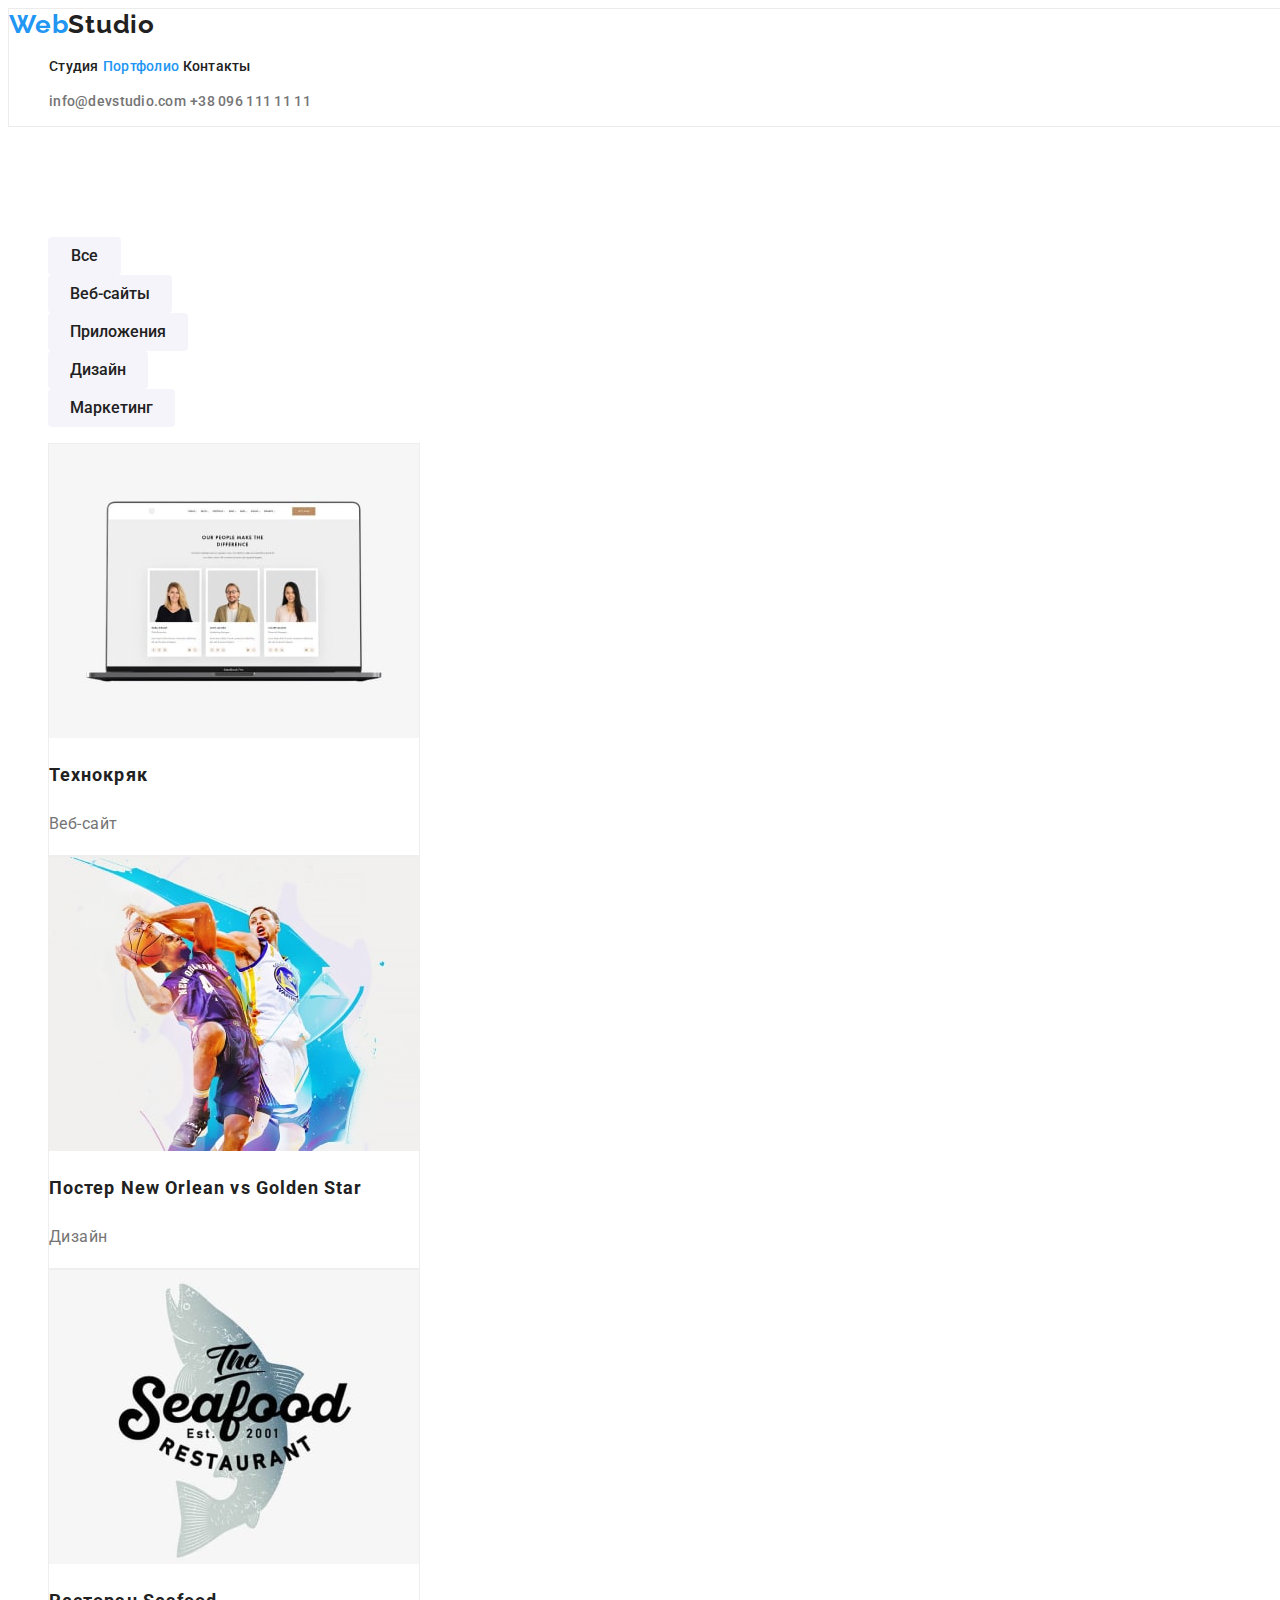
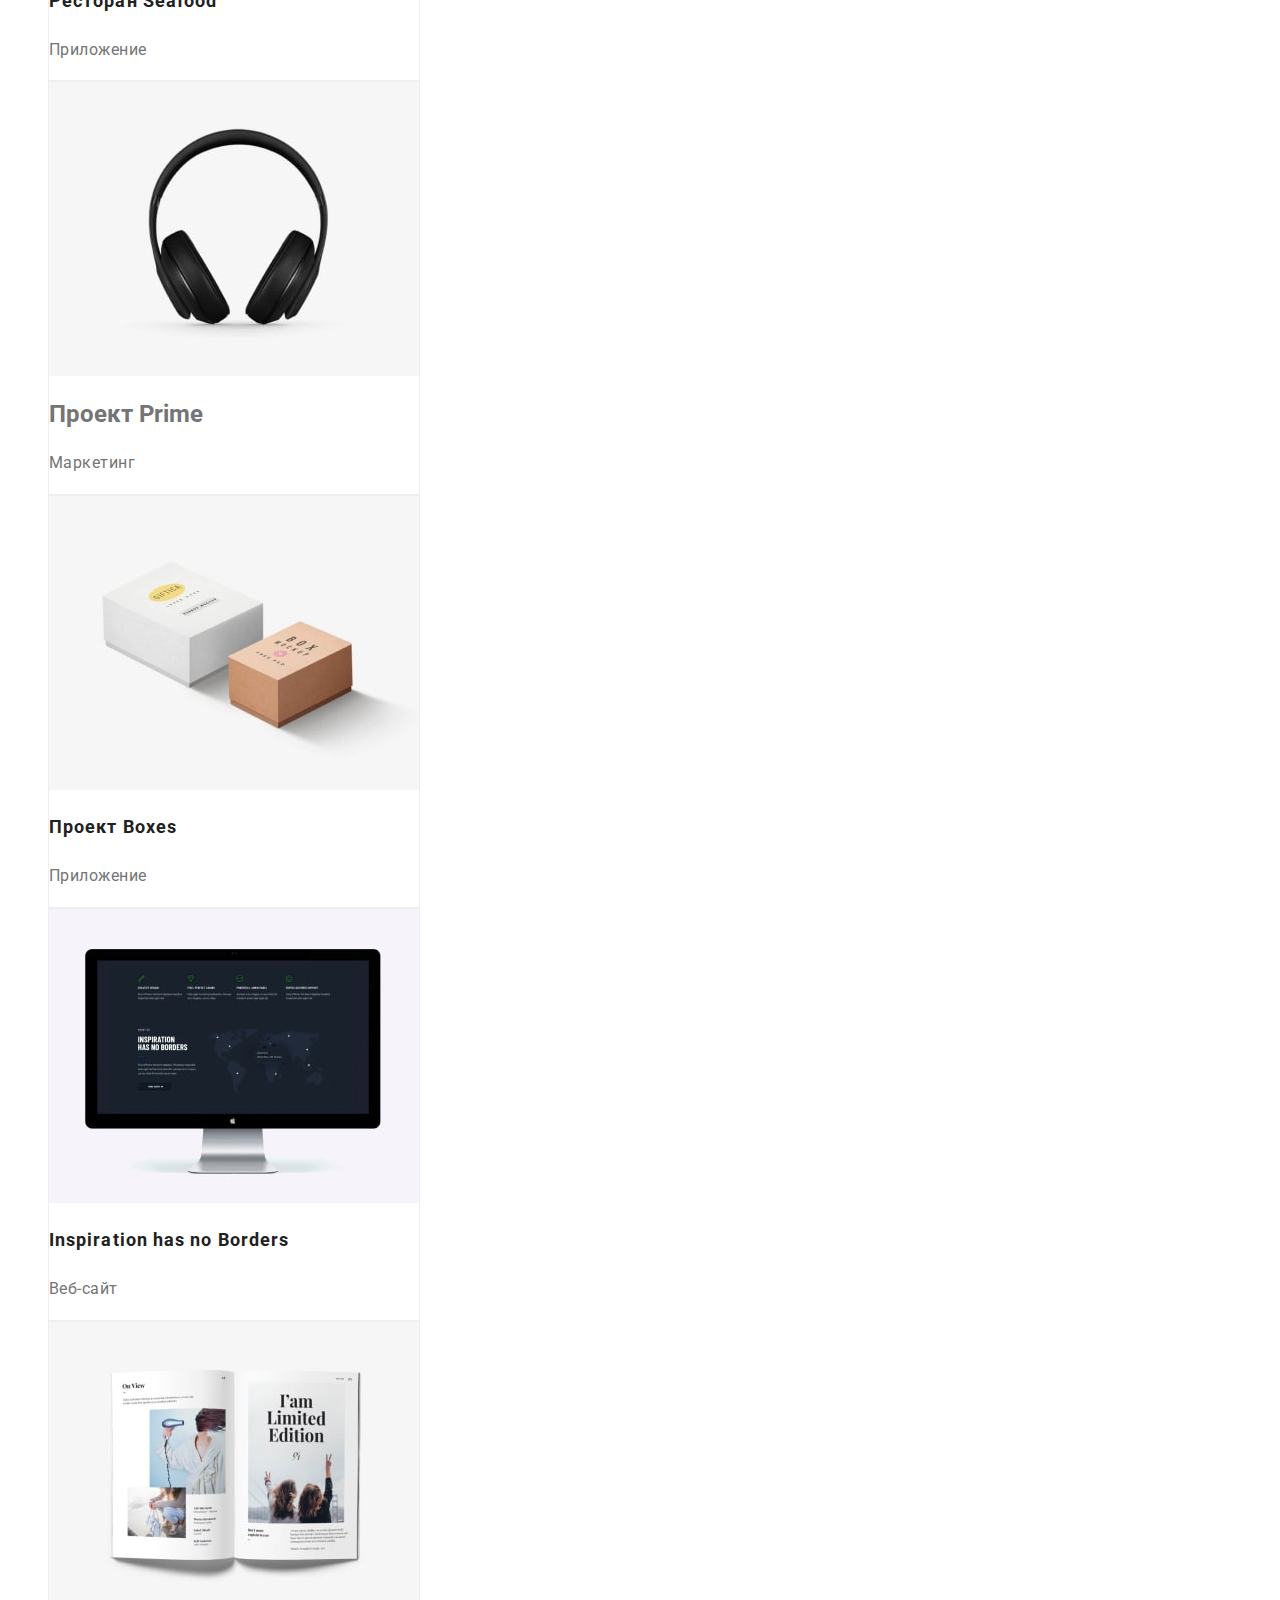
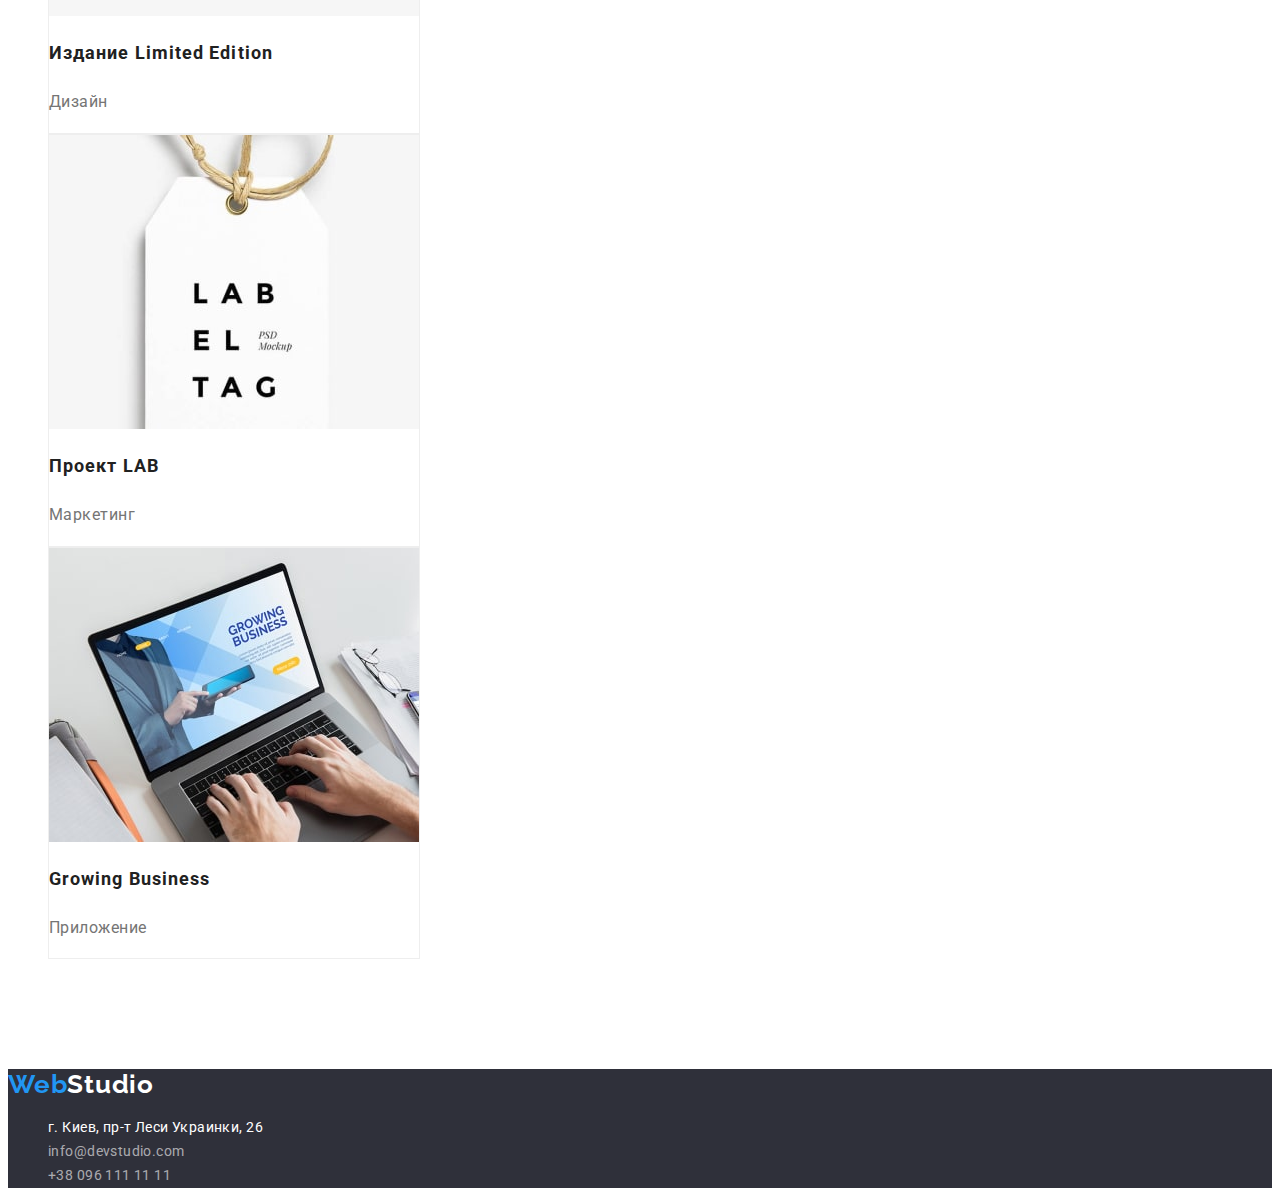
==== portfolio.html @ 83d604bd "clone repositori" ====
<!DOCTYPE html>
<html lang="ru">
    <head>
        <meta charset="UTF-8" />
        <meta http-equiv="X-UA-Compatible" content="IE=edge" />
        <meta name="viewport" content="width=device-width, initial-scale=1.0" />
        <link rel="preconnect" href="https://fonts.googleapis.com" />
        <link rel="preconnect" href="https://fonts.gstatic.com" crossorigin />
        <link
            href="https://fonts.googleapis.com/css2?family=Oleo+Script&family=Raleway:wght@700&family=Roboto:wght@400;500;700;900&display=swap"
            rel="stylesheet"
        />
        <link rel="stylesheet" href="./css/styles.css" />
        <title>Portfolio</title>
    </head>
    <body>
        <!--header-->
             <header class="header">
            <div class="container heder-div">
                <nav class="heder-nav">
                    <a href="./index.html" lang="en" class="logo">
                        Web<span class="accent">Studio</span>
                    </a>
                    <ul class="navigation-list list">
                        <li class="navigation-item">
                            <a href="./index.html" class="navigation-link link"> Студия</a>
                        </li>
                        <li class="navigation-item">
                            <a href="./portfolio.html" class="navigation-link link current">
                                Портфолио
                            </a>
                        </li>
                        <li class="navigation-item">
                            <a href="contact" class="navigation-link link">Контакты</a>
                        </li>
                    </ul>
                </nav>
                <ul class="contact-list list">
                    <li class="list-item">
                        <a href="mailto:info@devstudio.com" class="contact-link link"
                            >info@devstudio.com</a
                        >
                    </li>
                    <li class="list-item">
                        <a href="tel:+380961111111" class="contact-link link"
                            >+38 096 111 11 11</a
                        >
                    </li>
                </ul>
            </div>
        </header>
        <div class="under-line"></div>
        <!--main-->
        <main>
            <section class="section">
                <div class="container">
                    <h1 class="section-title visually-hidden">Портфолио</h1>
                    <ul class="filter-button list">
                        <li class="list-button-portfolio">
                            <button
                                type="button"
                                class="filter-button-portfolio"
                            >
                                Все
                            </button>
                        </li>
                        <li class="list-button-portfolio">
                            <button
                                type="button"
                                class="filter-button-portfolio"
                            >
                                Веб-сайты
                            </button>
                        </li>
                        <li class="list-button-portfolio">
                            <button
                                type="button"
                                class="filter-button-portfolio"
                            >
                                Приложения
                            </button>
                        </li>
                        <li class="list-button-portfolio">
                            <button
                                type="button"
                                class="filter-button-portfolio"
                            >
                                Дизайн
                            </button>
                        </li>
                        <li class="list-button-portfolio">
                            <button
                                type="button"
                                class="filter-button-portfolio"
                            >
                                Маркетинг
                            </button>
                        </li>
                    </ul>
        <!--Content-->
                    <ul class="content-list list">
                        <li class="content-item">
                            <img src="./img/tehnokryak.jpg" alt="Технокряк" />
                            <div class="content-item-div">
                            <h2 class="content-pre-titel">Технокряк</h2>
                            <p class="content-text">Веб-сайт</p>
                            </div>
                        </li>
                        <li class="content-item">
                            <img
                                src="./img/poster-new-orlean.jpg"
                                alt="Постер New Orlean vs Golden Star"
                            />
                            <div class="content-item-div">
                            <h2 class="content-pre-titel">Постер New Orlean vs Golden Star</h2>
                            <p class="content-text">Дизайн</p>
                            </div>
                        </li>
                        <li class="content-item">
                            <img
                                src="./img/seafood.jpg"
                                alt="Ресторан Seafood"
                            />
                            <div class="content-item-div">
                            <h2 class="content-pre-titel">Ресторан Seafood</h2>
                            <p class="content-text">Приложение</p>
                            </div>
                        </li>
                        <li class="content-item">
                            <img src="./img/prime.jpg" alt="Проект Prime" />
                            <div class="content-item-div">
                            <h2>Проект Prime</h2>
                            <p class="content-text">Маркетинг</p>
                            </div>
                        </li>
                        <li class="content-item">
                            <img src="./img/boxes.jpg" alt="Проект Boxes" />
                            <div class="content-item-div">
                            <h2 class="content-pre-titel">Проект Boxes</h2>
                            <p class="content-text">Приложение</p>
                            </div>
                        </li>
                        <li class="content-item">
                            <img
                                src="./img/inspiration.jpg"
                                alt="Inspiration has no Borders"
                            />
                            <div class="content-item-div">
                            <h2 class="content-pre-titel">Inspiration has no Borders</h2>
                            <p class="content-text">Веб-сайт</p>
                            </div>
                        </li>
                        <li class="content-item">
                            <img
                                src="./img/edition.jpg"
                                alt="Издание Limited Edition"
                            />
                            <div class="content-item-div">
                            <h2 class="content-pre-titel">Издание Limited Edition</h2>
                            <p class="content-text">Дизайн</p>
                            </div>
                        </li>
                        <li class="content-item">
                            <img src="./img/lab.jpg" alt="Проект LAB" />
                            <div class="content-item-div">
                            <h2 class="content-pre-titel">Проект LAB</h2>
                            <p class="content-text">Маркетинг</p>
                            </div>
                        </li>
                        <li class="content-item">
                            <img
                                src="./img/growing-business.jpg"
                                alt="Growing Business"
                            />
                            <div class="content-item-div">
                            <h2 class="content-pre-titel">Growing Business</h2>
                            <p class="content-text">Приложение</p>
                            </div>
                        </li>
                    </ul>
                </div>
            </section>
        </main>
        <!--footer-->
               <footer class="footer">
            <div class="container footer-div">
                <a href="./index.html" class="logo link">
                    Web<span class="footer-accent">Studio</span>
                </a>
                <address class="footer-address">
                    <ul class="footer-list list">
                        <li class="footer-item">
                            <a
                        href="https://www.google.com.ua/maps/place/%D0%B1%D1%83%D0%BB.+%D0%9B%D0%B5%D1%81%D0%B8+%D0%A3%D0%BA%D1%80%D0%B0%D0%B8%D0%BD%D0%BA%D0%B8,+26,+%D0%9A%D0%B8%D0%B5%D0%B2,+02000/@50.4265807,30.5361971,17z/data=!3m1!4b1!4m5!3m4!1s0x40d4cf0e033ecbe9:0x57a4dffefec77da0!8m2!3d50.4265807!4d30.5383858?hl=ru"
                        target="_blank"
                        rel="noopener noreferrer nofollow"
                        class="fotter-address-link link"
                    >
                        г. Киев, пр-т Леси Украинки, 26
                    </a>
                        </li>
                        <li class="footer-item">
                            <a
                                href="mailto:info@devstudio.com"
                                class="footer-link link"
                            >
                                info@devstudio.com
                            </a>
                        </li>
                        <li class="footer-item">
                            <a
                                href="tel:+380961111111"
                                class="footer-link link"
                            >
                                +38 096 111 11 11
                            </a>
                        </li>
                    </ul>
                </address>
            </div>
        </footer>
    </body>
</html>
---- css/styles.css ----
:root {
    --accent-color: #2196f3;
    --title-text-color: #212121;
    --primary-text-color: #757575;
    --primary-background-color: #ffffff;
    --secondary-background-color: #2f303a;
    --secondary-text-color: #ffffff;
    --button-color: #f5f4fa;
    --tertiary-background-color: #f5f4fa;
}
body {
    font-family: 'Roboto', sans-serif;
    color: var(--primary-text-color);
    background-color: var(--primary-background-color);
}
.list {
    list-style: none;
}

.link {
    text-decoration: none;
}
.section{
    padding: 94px 0px 94px 0px;
}
.visually-hidden {
    position: absolute;
    white-space: nowrap;
    width: 1px;
    height: 1px;
    overflow: hidden;
    border: 0;
    padding: 0;
    clip: rect(0 0 0 0);
    clip-path: inset(50%);
    margin: -1px;
}

/*----------------------Header---------------------*/
.header {
    width: 1600px;
    border: 1px solid #ececec;
}

/*-------------------Header logo--------------------*/

.logo {
    color: var(--accent-color);
    font-family: 'Raleway', sans-serif;
    font-weight: 700;
    font-size: 26px;
    line-height: 1.19;
    letter-spacing: 0.03em;
    text-decoration: none;
}
.accent {
    color: var(--title-text-color);
}
/*-------------------Header navigation--------------------*/
.navigation-item {
    display: inline;
}
.navigation-link {
    font-weight: 500;
    font-size: 14px;
    line-height: 1.14;
    letter-spacing: 0.02em;
    color: var(--title-text-color);
}

.navigation-link:hover,
.navigation-link:focus,
.current {
    color: var(--accent-color);
    cursor: pointer;
}
/*-------------------Heder contact--------------------*/
.list-item {
    display: inline;
}

.contact-link {
    font-weight: 500;
    font-size: 14px;
    line-height: 1.14;
    letter-spacing: 0.02em;
    color: var(--primary-text-color);
}
.contact-link:hover,
.contact-link:focus {
    color: var(--accent-color);
    cursor: pointer;
}
/*-------------------Hero--------------------*/

.hero-div{
    background-color: var(--secondary-background-color);
    
}
.hero-titel {
    font-weight: 900;
    font-size: 44px;
    line-height: 1.36;
    letter-spacing: 0.06em;
    text-transform: uppercase;
    color: var(--secondary-text-color);
    max-width: 697px;
    text-align: center;
}
.button {
    margin-bottom: 200px;

    display: inline-block;
    border-radius: 4px;
    padding: 10px 32px;
    min-width: 200px;
    height: 50px;

    color: var(--secondary-text-color);
    background-color: var(--accent-color);

    font-weight: 700;
    font-size: 16px;
    line-height: 1.88;
    text-decoration: none;

    cursor: pointer;
    letter-spacing: 0.06em;
    font-family: 'Roboto', sans-serif;
    align-items: center;
    text-align: center;
}
.button:hover,
.button:focus {
    background-color: #188ce8;
    box-shadow: 0px 4px 4px rgba(0, 0, 0, 0.15);
    border-radius: 4px;
}

/*-------------------feature--------------------*/

.feature-pre-title {
    font-weight: 700;
    font-size: 14px;
    line-height: 1.14;
    letter-spacing: 0.03em;
    text-transform: uppercase;
    color: var(--title-text-color);
}
.feature-text {
    font-size: 14px;
    line-height: 1.71;
    letter-spacing: 0.03em;
    color: var(--primary-text-color);
    max-width: 270px;
}

/*-------------What are we doing (study)------------*/

.study-title,
.team-title {
    font-weight: 700;
    font-size: 36px;
    line-height: 0.85;
    text-align: center;
    letter-spacing: 0.03em;
    color: var(--title-text-color);
}
.study-item {
    display: inline;
}

/*---------------------Our team (team)----------------------*/
.section-team {
    background-color: var(--tertiary-background-color);
    width: 1600px;
    left: 0px;
    top: 1449px;
}

.team-list {
    display: flex;
}
.team-item {
    width: 270px;
    background: var(--primary-background-color);
    box-shadow: 0px 1px 3px rgba(0, 0, 0, 0.12), 0px 1px 1px rgba(0, 0, 0, 0.14),
        0px 2px 1px rgba(0, 0, 0, 0.2);
    border-radius: 0px 0px 4px 4px;
}

.team-pre-title {
    font-weight: 500;
    font-size: 16px;
    line-height: 1.18;
    text-align: center;
    letter-spacing: 0.03em;
    color: var(--title-text-color);
}

.team-text {
    font-size: 16px;
    line-height: 1.18;
    text-align: center;
    letter-spacing: 0.03em;
    color: var(--primary-text-color);
}

/*-------------------Footer--------------------*/

.footer {
    background-color: var(--secondary-background-color);
}

/*-------------------Footer logo--------------------*/
.footer-accent {
    font-family: 'Raleway';
    font-style: normal;
    font-weight: 700;
    font-size: 26px;
    line-height: 1.19;
    letter-spacing: 0.03em;
    color: var(--secondary-text-color);
}
/*-------------------Footer navigation--------------------*/
.fotter-address-link {
    font-style: normal;
    font-size: 14px;
    line-height: 1.71;
    letter-spacing: 0.03em;
    color: var(--secondary-text-color);
}
.footer-link {
    font-style: normal;
    font-size: 14px;
    line-height: 1.71;
    letter-spacing: 0.03em;
    color: rgba(255, 255, 255, 0.6);
}
.footer-link:hover,
.footer-link:focus {
    color: var(--accent-color);
    cursor: pointer;
}
.fotter-address-link:hover,
.fotter-address-link:focus {
    color: var(--accent-color);
    cursor: pointer;
}

/*----------------- Portfolio-----------------------*/
/*-------------------- button-----------------------*/
.filter-button-portfolio {
    background-color: var(--button-color);
    color: var(--title-text-color);
    font-family: 'Roboto';
    font-weight: 500;
    font-size: 16px;
    line-height: 1.63;
    cursor: pointer;
    display: inline-block;
    border-radius: 4px;
    min-width: 73px;
    height: 38px;
    padding: 6px 22px;
    border: none;
}

.filter-button-portfolio:hover,
.filter-button-portfolio:focus {
    color: var(--secondary-text-color);
    background-color: var(--accent-color);
}

/*--------------------Content----------------------*/
.content-item{
    width: 370px;
    background: var(--primary-background-color);
    border: 1px solid #EEEEEE;
}
.content-pre-titel {
    font-weight: 700;
    font-size: 18px;
    line-height: 2;
    letter-spacing: 0.06em;
    color: var(--title-text-color);
}
.content-text {
    font-size: 16px;
    line-height: 1.87;
    letter-spacing: 0.03em;
    color: var(--primary-text-color);
}
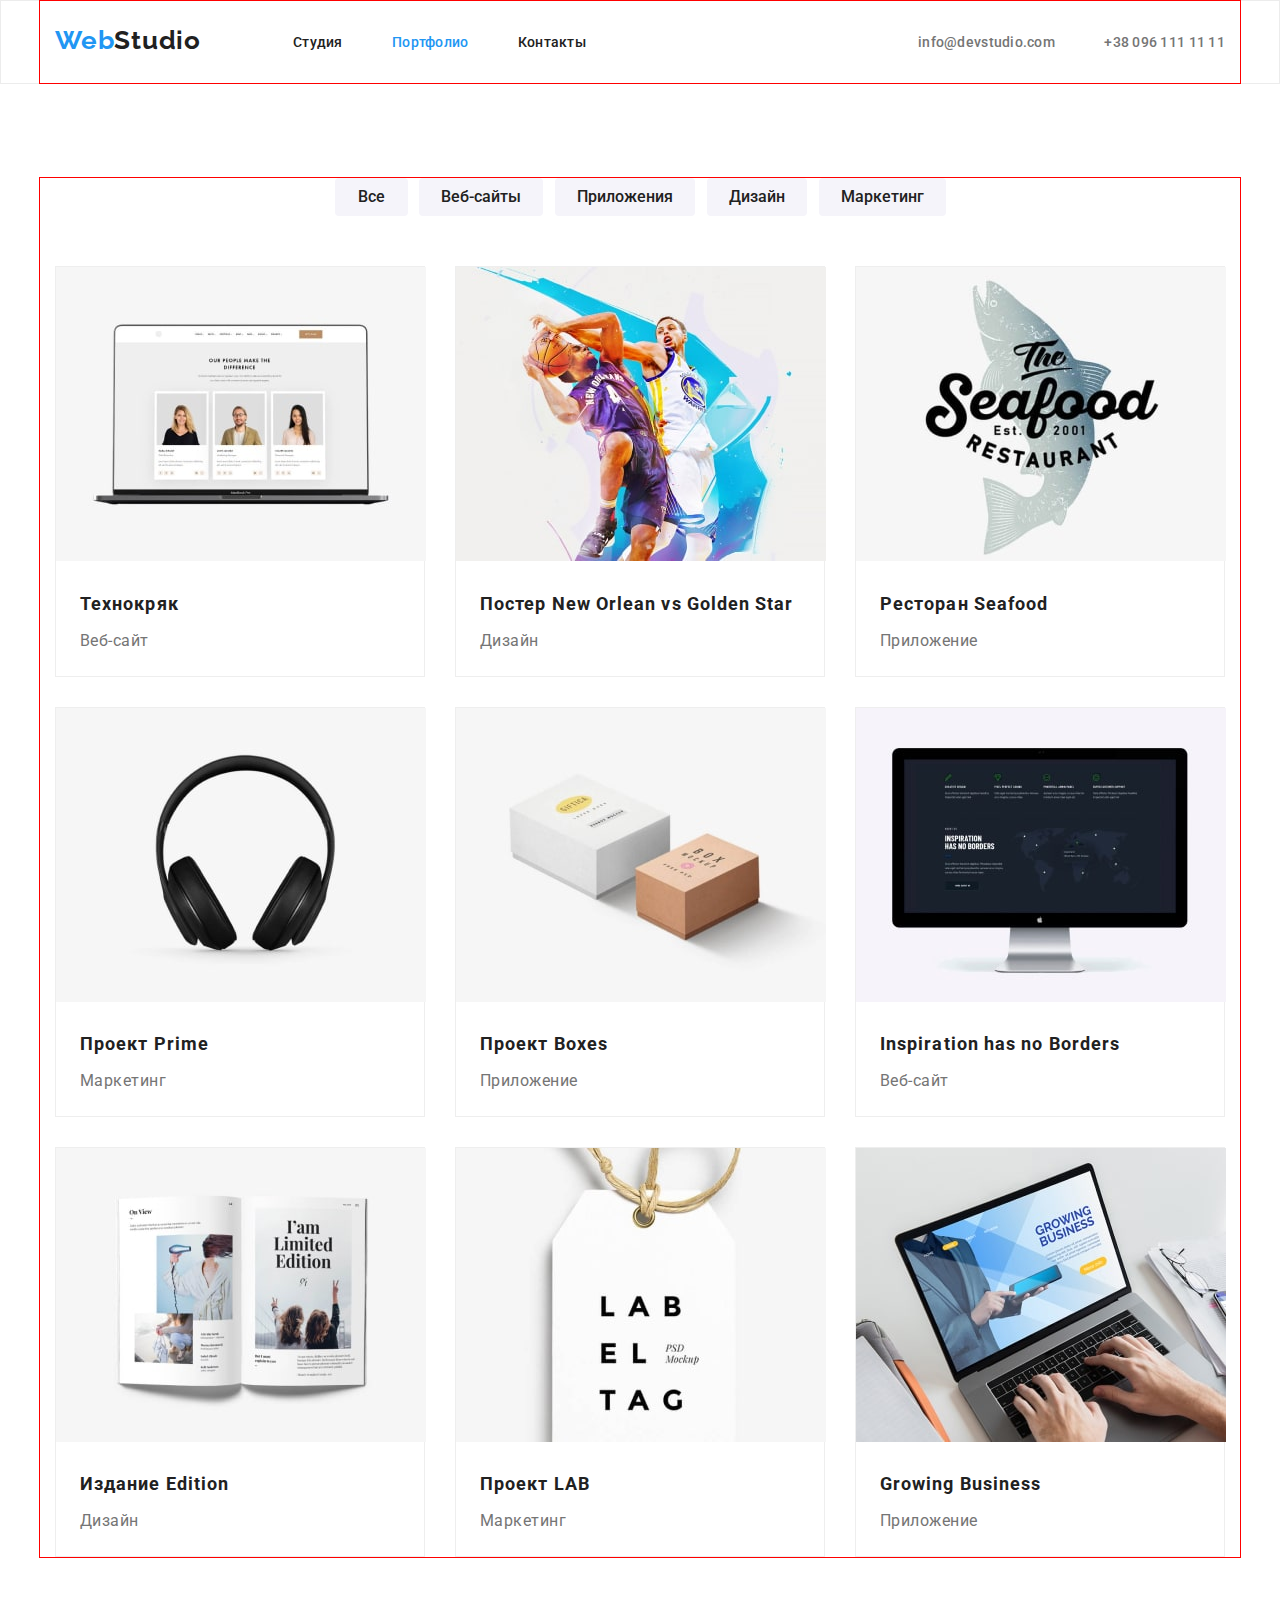
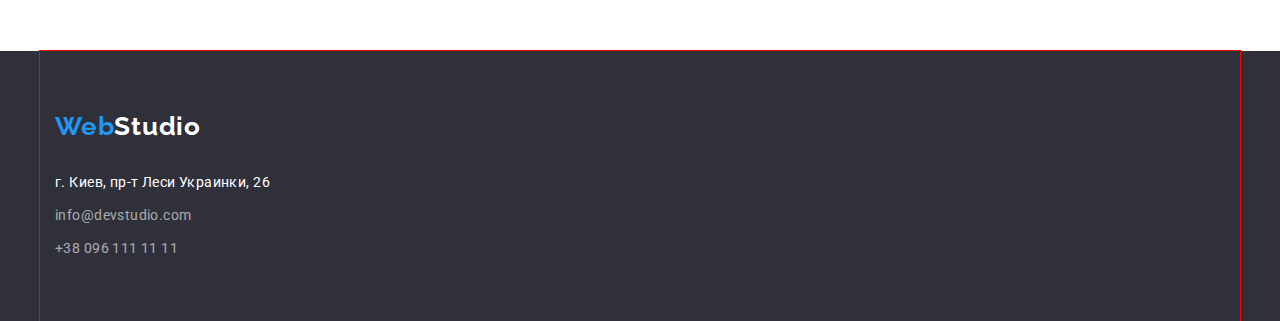
==== commit defaf1f3: "css style" ====
--- a/portfolio.html
+++ b/portfolio.html
@@ -10,34 +10,46 @@
             href="https://fonts.googleapis.com/css2?family=Oleo+Script&family=Raleway:wght@700&family=Roboto:wght@400;500;700;900&display=swap"
             rel="stylesheet"
         />
+        <link rel="stylesheet" href="./css/modern-normalize.css" />
+        <link rel="stylesheet" href="./css/reset.css" />
         <link rel="stylesheet" href="./css/styles.css" />
         <title>Portfolio</title>
     </head>
     <body>
         <!--header-->
-             <header class="header">
-            <div class="container heder-div">
+        <header class="header">
+            <div class="heder-div container">
                 <nav class="heder-nav">
                     <a href="./index.html" lang="en" class="logo">
                         Web<span class="accent">Studio</span>
                     </a>
-                    <ul class="navigation-list list">
-                        <li class="navigation-item">
-                            <a href="./index.html" class="navigation-link link"> Студия</a>
-                        </li>
-                        <li class="navigation-item">
-                            <a href="./portfolio.html" class="navigation-link link current">
-                                Портфолио
-                            </a>
-                        </li>
-                        <li class="navigation-item">
-                            <a href="contact" class="navigation-link link">Контакты</a>
-                        </li>
-                    </ul>
                 </nav>
+                <ul class="navigation-list list">
+                    <li class="navigation-item">
+                        <a href="./index.html" class="navigation-link link">
+                            Студия</a
+                        >
+                    </li>
+                    <li class="navigation-item">
+                        <a
+                            href="./portfolio.html"
+                            class="navigation-link link current"
+                        >
+                            Портфолио
+                        </a>
+                    </li>
+                    <li class="navigation-item">
+                        <a href="contact" class="navigation-link link"
+                            >Контакты</a
+                        >
+                    </li>
+                </ul>
+
                 <ul class="contact-list list">
                     <li class="list-item">
-                        <a href="mailto:info@devstudio.com" class="contact-link link"
+                        <a
+                            href="mailto:info@devstudio.com"
+                            class="contact-link link"
                             >info@devstudio.com</a
                         >
                     </li>
@@ -49,8 +61,7 @@
                 </ul>
             </div>
         </header>
-        <div class="under-line"></div>
-        <!--main-->
+          <!--main-->
         <main>
             <section class="section">
                 <div class="container">
@@ -97,13 +108,13 @@
                             </button>
                         </li>
                     </ul>
-        <!--Content-->
+                    <!--Content-->
                     <ul class="content-list list">
                         <li class="content-item">
                             <img src="./img/tehnokryak.jpg" alt="Технокряк" />
                             <div class="content-item-div">
-                            <h2 class="content-pre-titel">Технокряк</h2>
-                            <p class="content-text">Веб-сайт</p>
+                                <h2 class="content-pre-titel">Технокряк</h2>
+                                <p class="content-text">Веб-сайт</p>
                             </div>
                         </li>
                         <li class="content-item">
@@ -112,8 +123,10 @@
                                 alt="Постер New Orlean vs Golden Star"
                             />
                             <div class="content-item-div">
-                            <h2 class="content-pre-titel">Постер New Orlean vs Golden Star</h2>
-                            <p class="content-text">Дизайн</p>
+                                <h2 class="content-pre-titel">
+                                    Постер <span lang="en"> New Orlean vs Golden Star</span>
+                                </h2>
+                                <p class="content-text">Дизайн</p>
                             </div>
                         </li>
                         <li class="content-item">
@@ -122,22 +135,24 @@
                                 alt="Ресторан Seafood"
                             />
                             <div class="content-item-div">
-                            <h2 class="content-pre-titel">Ресторан Seafood</h2>
-                            <p class="content-text">Приложение</p>
+                                <h2 class="content-pre-titel">
+                                    Ресторан <span lang="en">Seafood</span>
+                                </h2>
+                                <p class="content-text">Приложение</p>
                             </div>
                         </li>
                         <li class="content-item">
                             <img src="./img/prime.jpg" alt="Проект Prime" />
                             <div class="content-item-div">
-                            <h2>Проект Prime</h2>
-                            <p class="content-text">Маркетинг</p>
+                                <h2 class="content-pre-titel"> Проект <span lang="en">Prime</span></h2>
+                                <p class="content-text">Маркетинг</p>
                             </div>
                         </li>
                         <li class="content-item">
                             <img src="./img/boxes.jpg" alt="Проект Boxes" />
                             <div class="content-item-div">
-                            <h2 class="content-pre-titel">Проект Boxes</h2>
-                            <p class="content-text">Приложение</p>
+                                <h2 class="content-pre-titel">Проект <span lang="en">Boxes</span></h2>
+                                <p class="content-text">Приложение</p>
                             </div>
                         </li>
                         <li class="content-item">
@@ -146,8 +161,10 @@
                                 alt="Inspiration has no Borders"
                             />
                             <div class="content-item-div">
-                            <h2 class="content-pre-titel">Inspiration has no Borders</h2>
-                            <p class="content-text">Веб-сайт</p>
+                                <h2 lang="en" class="content-pre-titel">
+                                    Inspiration has no Borders
+                                </h2>
+                                <p class="content-text">Веб-сайт</p>
                             </div>
                         </li>
                         <li class="content-item">
@@ -156,15 +173,17 @@
                                 alt="Издание Limited Edition"
                             />
                             <div class="content-item-div">
-                            <h2 class="content-pre-titel">Издание Limited Edition</h2>
-                            <p class="content-text">Дизайн</p>
+                                <h2 class="content-pre-titel">
+                                    Издание <span lang="en">Edition</span>
+                                </h2>
+                                <p class="content-text">Дизайн</p>
                             </div>
                         </li>
                         <li class="content-item">
                             <img src="./img/lab.jpg" alt="Проект LAB" />
                             <div class="content-item-div">
-                            <h2 class="content-pre-titel">Проект LAB</h2>
-                            <p class="content-text">Маркетинг</p>
+                                <h2 class="content-pre-titel">Проект <span lang="en">LAB</span></h2>
+                                <p class="content-text">Маркетинг</p>
                             </div>
                         </li>
                         <li class="content-item">
@@ -173,8 +192,10 @@
                                 alt="Growing Business"
                             />
                             <div class="content-item-div">
-                            <h2 class="content-pre-titel">Growing Business</h2>
-                            <p class="content-text">Приложение</p>
+                                <h2 lang="en" class="content-pre-titel">
+                                    Growing Business
+                                </h2>
+                                <p class="content-text">Приложение</p>
                             </div>
                         </li>
                     </ul>
@@ -182,22 +203,22 @@
             </section>
         </main>
         <!--footer-->
-               <footer class="footer">
-            <div class="container footer-div">
-                <a href="./index.html" class="logo link">
+        <footer class="footer">
+            <div class="footer-div container">
+                <a href="./index.html" class="footer-logo link">
                     Web<span class="footer-accent">Studio</span>
                 </a>
                 <address class="footer-address">
                     <ul class="footer-list list">
                         <li class="footer-item">
                             <a
-                        href="https://www.google.com.ua/maps/place/%D0%B1%D1%83%D0%BB.+%D0%9B%D0%B5%D1%81%D0%B8+%D0%A3%D0%BA%D1%80%D0%B0%D0%B8%D0%BD%D0%BA%D0%B8,+26,+%D0%9A%D0%B8%D0%B5%D0%B2,+02000/@50.4265807,30.5361971,17z/data=!3m1!4b1!4m5!3m4!1s0x40d4cf0e033ecbe9:0x57a4dffefec77da0!8m2!3d50.4265807!4d30.5383858?hl=ru"
-                        target="_blank"
-                        rel="noopener noreferrer nofollow"
-                        class="fotter-address-link link"
-                    >
-                        г. Киев, пр-т Леси Украинки, 26
-                    </a>
+                                href="https://www.google.com.ua/maps/place/%D0%B1%D1%83%D0%BB.+%D0%9B%D0%B5%D1%81%D0%B8+%D0%A3%D0%BA%D1%80%D0%B0%D0%B8%D0%BD%D0%BA%D0%B8,+26,+%D0%9A%D0%B8%D0%B5%D0%B2,+02000/@50.4265807,30.5361971,17z/data=!3m1!4b1!4m5!3m4!1s0x40d4cf0e033ecbe9:0x57a4dffefec77da0!8m2!3d50.4265807!4d30.5383858?hl=ru"
+                                target="_blank"
+                                rel="noopener noreferrer nofollow"
+                                class="fotter-address-link link"
+                            >
+                                г. Киев, пр-т Леси Украинки, 26
+                            </a>
                         </li>
                         <li class="footer-item">
                             <a
--- a/css/styles.css
+++ b/css/styles.css
@@ -22,6 +22,7 @@
 }
 .section{
     padding: 94px 0px 94px 0px;
+    max-width: 1600px;
 }
 .visually-hidden {
     position: absolute;
@@ -35,11 +36,27 @@
     clip-path: inset(50%);
     margin: -1px;
 }
+.container{
+    width: 1200px;
+    margin: 0px auto;
+    padding-right: 15px;
+    padding-left: 15px;
+    outline: 1px solid red;
+}
 
 /*----------------------Header---------------------*/
 .header {
-    width: 1600px;
     border: 1px solid #ececec;
+    max-width: 1600px;
+}
+.heder-div{
+    display: flex;
+}
+.heder-nav{
+    width: 145px;
+    margin-right: 93px;
+    margin-top: 24px;
+    margin-bottom: 25px;
 }
 
 /*-------------------Header logo--------------------*/
@@ -57,8 +74,13 @@
     color: var(--title-text-color);
 }
 /*-------------------Header navigation--------------------*/
-.navigation-item {
-    display: inline;
+.navigation-list {
+    width: 293px;
+    display: flex;
+    justify-content: space-between;
+    margin-top: 32px;
+    margin-bottom: 32px;
+    margin-right: 332px;
 }
 .navigation-link {
     font-weight: 500;
@@ -75,10 +97,14 @@
     cursor: pointer;
 }
 /*-------------------Heder contact--------------------*/
-.list-item {
-    display: inline;
-}
-
+.contact-list{
+    width: 307px;
+    display: flex;
+    justify-content: space-between;
+    margin-top: 32px;
+    margin-bottom: 32px;
+    
+}
 .contact-link {
     font-weight: 500;
     font-size: 14px;
@@ -93,9 +119,11 @@
 }
 /*-------------------Hero--------------------*/
 
-.hero-div{
+.hero{
     background-color: var(--secondary-background-color);
-    
+    display: flex;
+    flex-direction: column;
+    justify-content:center;
 }
 .hero-titel {
     font-weight: 900;
@@ -104,13 +132,19 @@
     letter-spacing: 0.06em;
     text-transform: uppercase;
     color: var(--secondary-text-color);
-    max-width: 697px;
+    max-width: 696px;
     text-align: center;
+    margin-left: auto;
+    margin-right: auto;
+    margin-bottom: 30px;
+    padding-top: 200px;
 }
 .button {
+    margin-left: auto;
+    margin-right: auto;
     margin-bottom: 200px;
-
-    display: inline-block;
+    
+    display: block;
     border-radius: 4px;
     padding: 10px 32px;
     min-width: 200px;
@@ -138,7 +172,17 @@
 }
 
 /*-------------------feature--------------------*/
-
+.feature-div{
+    display: flex;
+    flex-direction: column;
+}
+.feature-list{
+    display: flex;
+    justify-content: space-between;
+}
+.feature-item{
+    max-width: 270px;
+}
 .feature-pre-title {
     font-weight: 700;
     font-size: 14px;
@@ -146,16 +190,28 @@
     letter-spacing: 0.03em;
     text-transform: uppercase;
     color: var(--title-text-color);
+    margin-bottom: 10px;
 }
 .feature-text {
     font-size: 14px;
     line-height: 1.71;
     letter-spacing: 0.03em;
     color: var(--primary-text-color);
-    max-width: 270px;
 }
 
 /*-------------What are we doing (study)------------*/
+.study{
+  padding-top: 0px;
+}
+.study-div{
+    display: flex;
+    flex-direction: column;
+}
+.study-list{
+    display: flex;
+    justify-content: space-between;
+}
+
 
 .study-title,
 .team-title {
@@ -165,21 +221,24 @@
     text-align: center;
     letter-spacing: 0.03em;
     color: var(--title-text-color);
+    margin-bottom: 50px;
 }
 .study-item {
     display: inline;
 }
 
 /*---------------------Our team (team)----------------------*/
-.section-team {
+.team {
     background-color: var(--tertiary-background-color);
-    width: 1600px;
-    left: 0px;
-    top: 1449px;
+}
+.study-div{
+    display: flex;
+    flex-direction: column;
 }
 
 .team-list {
     display: flex;
+    justify-content: space-between;
 }
 .team-item {
     width: 270px;
@@ -196,6 +255,8 @@
     text-align: center;
     letter-spacing: 0.03em;
     color: var(--title-text-color);
+    margin-top: 30px;
+    margin-bottom: 10px;
 }
 
 .team-text {
@@ -204,15 +265,45 @@
     text-align: center;
     letter-spacing: 0.03em;
     color: var(--primary-text-color);
+    padding-bottom: 30px;
 }
 
 /*-------------------Footer--------------------*/
 
 .footer {
     background-color: var(--secondary-background-color);
+    max-width: 1600px;
+    padding-top: 0px;
+}
+.footer-div{
+    display: flex;
+    flex-direction: column;
 }
 
 /*-------------------Footer logo--------------------*/
+  .footer-logo{
+    color: var(--accent-color);
+    font-family: 'Raleway', sans-serif;
+    font-weight: 700;
+    font-size: 26px;
+    line-height: 1.19;
+    letter-spacing: 0.03em;
+    text-decoration: none;
+    padding-top: 60px;
+    margin-bottom: 20px;
+}
+
+.footer-list{
+    display: flex;
+    flex-direction: column;
+}
+.footer-item{
+    margin-top: 9px;
+}
+
+.footer-address{
+    padding-bottom: 60px;
+}
 .footer-accent {
     font-family: 'Raleway';
     font-style: normal;
@@ -250,6 +341,15 @@
 
 /*----------------- Portfolio-----------------------*/
 /*-------------------- button-----------------------*/
+.filter-button{
+    max-width: 611px;
+    display: flex;
+    justify-content:space-between;
+    margin-left: auto;
+    margin-right: auto;
+    margin-bottom: 50px;
+
+}
 .filter-button-portfolio {
     background-color: var(--button-color);
     color: var(--title-text-color);
@@ -273,6 +373,11 @@
 }
 
 /*--------------------Content----------------------*/
+.content-list{
+    display: flex;
+    flex-wrap: wrap;
+    gap: 30px;
+}
 .content-item{
     width: 370px;
     background: var(--primary-background-color);
@@ -284,10 +389,15 @@
     line-height: 2;
     letter-spacing: 0.06em;
     color: var(--title-text-color);
+    padding-top: 20px;
+    padding-left: 24px;
+    margin-bottom: 4px;
 }
 .content-text {
     font-size: 16px;
     line-height: 1.87;
     letter-spacing: 0.03em;
     color: var(--primary-text-color);
-}
+    padding-bottom: 20px;
+    padding-left: 24px;
+}
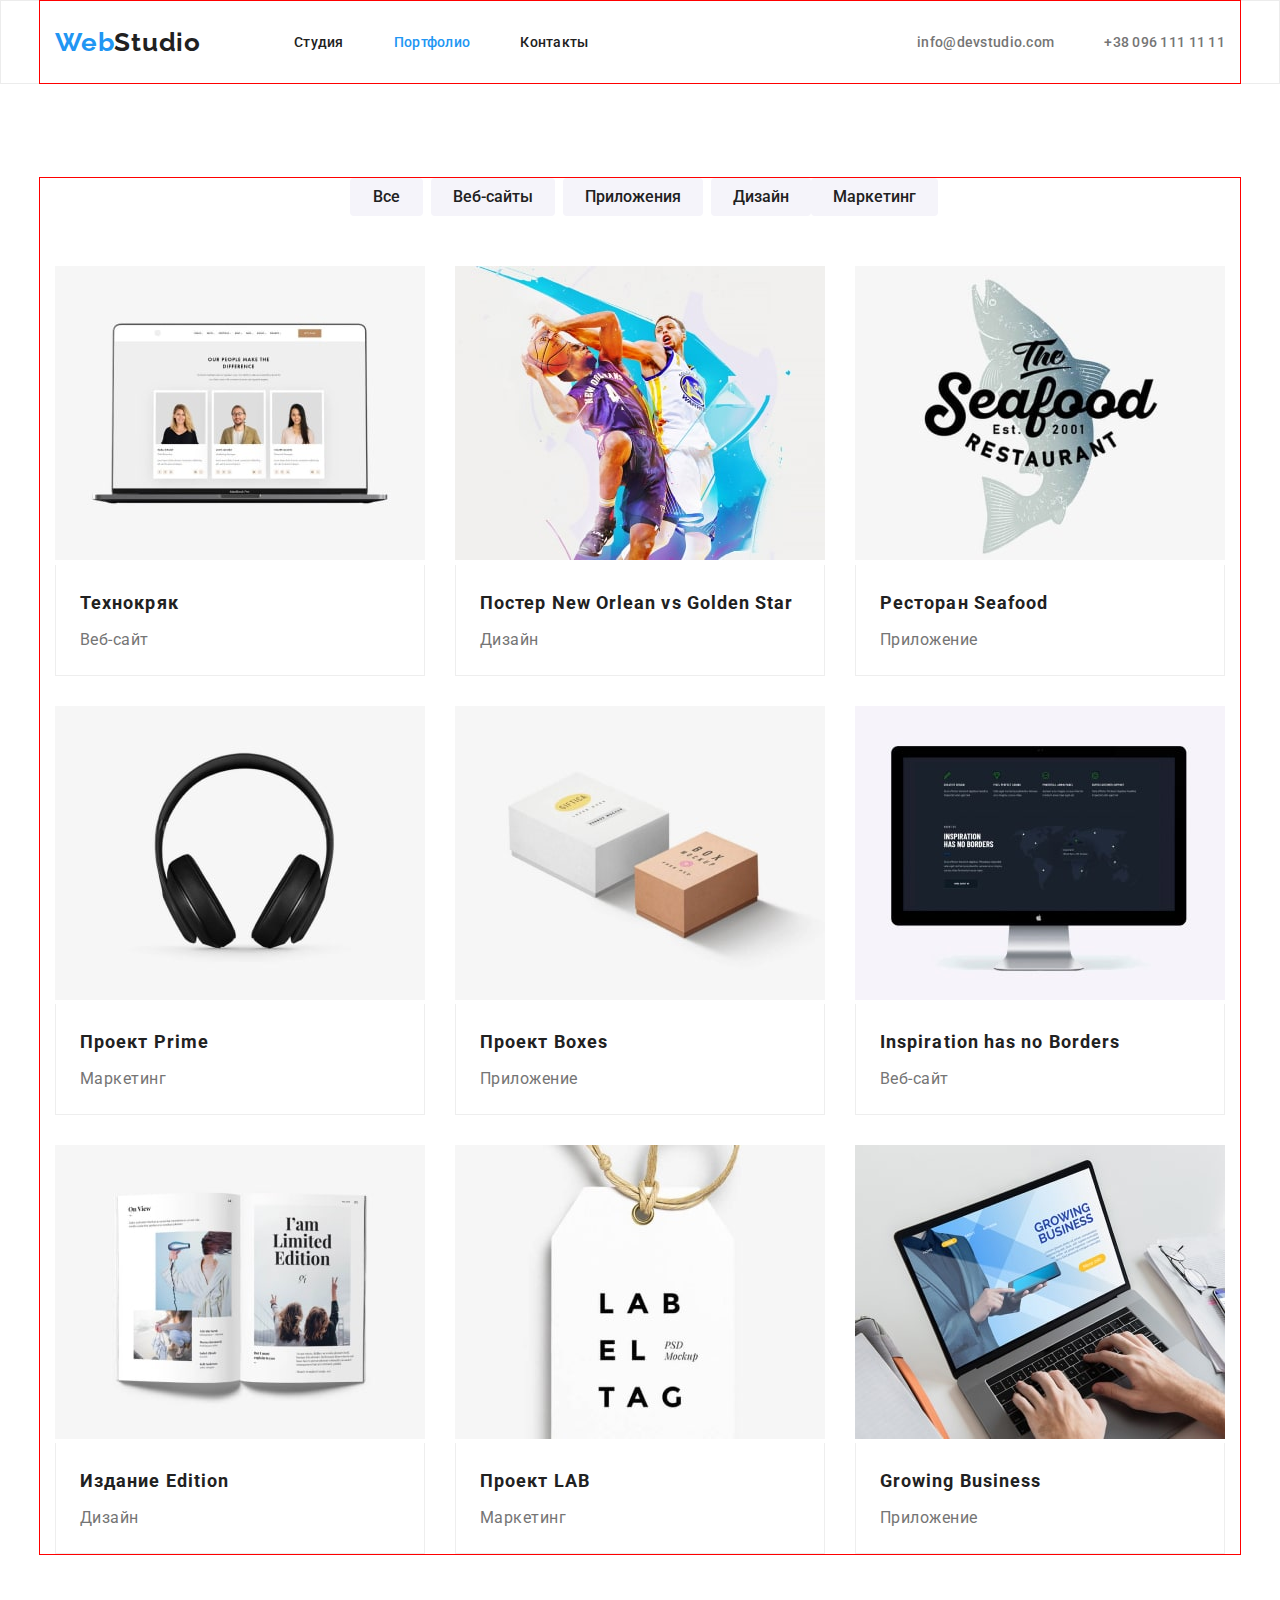
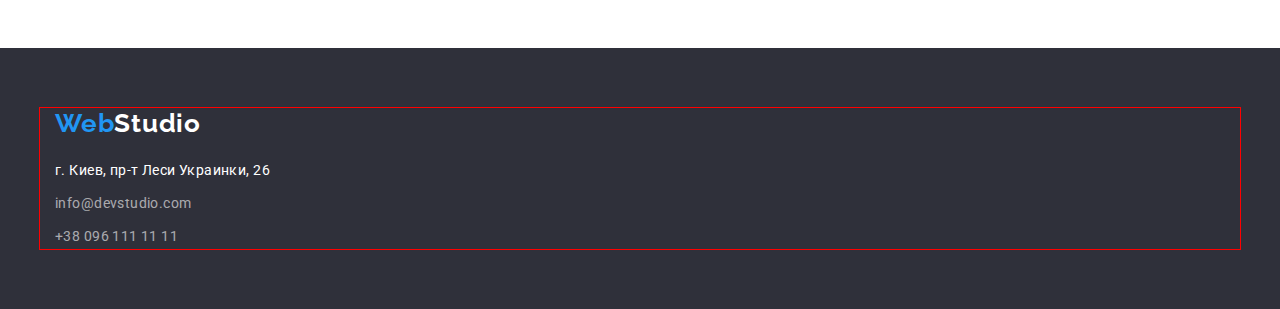
==== commit aa34d37e: "work on mistakes" ====
--- a/portfolio.html
+++ b/portfolio.html
@@ -20,15 +20,15 @@
         <header class="header">
             <div class="heder-div container">
                 <nav class="heder-nav">
-                    <a href="./index.html" lang="en" class="logo">
+                    <a href="./index.html" lang="en" class="logo link">
                         Web<span class="accent">Studio</span>
                     </a>
                 </nav>
                 <ul class="navigation-list list">
                     <li class="navigation-item">
                         <a href="./index.html" class="navigation-link link">
-                            Студия</a
-                        >
+                            Студия
+                        </a>
                     </li>
                     <li class="navigation-item">
                         <a
@@ -39,29 +39,30 @@
                         </a>
                     </li>
                     <li class="navigation-item">
-                        <a href="contact" class="navigation-link link"
-                            >Контакты</a
-                        >
+                        <a href="contact" class="navigation-link link">
+                            Контакты
+                        </a>
                     </li>
                 </ul>
 
                 <ul class="contact-list list">
-                    <li class="list-item">
+                    <li class="contact-item">
                         <a
                             href="mailto:info@devstudio.com"
                             class="contact-link link"
-                            >info@devstudio.com</a
                         >
-                    </li>
-                    <li class="list-item">
-                        <a href="tel:+380961111111" class="contact-link link"
-                            >+38 096 111 11 11</a
-                        >
+                            info@devstudio.com
+                        </a>
+                    </li>
+                    <li class="contact-item">
+                        <a href="tel:+380961111111" class="contact-link link">
+                            +38 096 111 11 11
+                        </a>
                     </li>
                 </ul>
             </div>
         </header>
-          <!--main-->
+        <!--main-->
         <main>
             <section class="section">
                 <div class="container">
@@ -124,7 +125,10 @@
                             />
                             <div class="content-item-div">
                                 <h2 class="content-pre-titel">
-                                    Постер <span lang="en"> New Orlean vs Golden Star</span>
+                                    Постер
+                                    <span lang="en">
+                                        New Orlean vs Golden Star</span
+                                    >
                                 </h2>
                                 <p class="content-text">Дизайн</p>
                             </div>
@@ -144,14 +148,18 @@
                         <li class="content-item">
                             <img src="./img/prime.jpg" alt="Проект Prime" />
                             <div class="content-item-div">
-                                <h2 class="content-pre-titel"> Проект <span lang="en">Prime</span></h2>
+                                <h2 class="content-pre-titel">
+                                    Проект <span lang="en">Prime</span>
+                                </h2>
                                 <p class="content-text">Маркетинг</p>
                             </div>
                         </li>
                         <li class="content-item">
                             <img src="./img/boxes.jpg" alt="Проект Boxes" />
                             <div class="content-item-div">
-                                <h2 class="content-pre-titel">Проект <span lang="en">Boxes</span></h2>
+                                <h2 class="content-pre-titel">
+                                    Проект <span lang="en">Boxes</span>
+                                </h2>
                                 <p class="content-text">Приложение</p>
                             </div>
                         </li>
@@ -182,7 +190,9 @@
                         <li class="content-item">
                             <img src="./img/lab.jpg" alt="Проект LAB" />
                             <div class="content-item-div">
-                                <h2 class="content-pre-titel">Проект <span lang="en">LAB</span></h2>
+                                <h2 class="content-pre-titel">
+                                    Проект <span lang="en">LAB</span>
+                                </h2>
                                 <p class="content-text">Маркетинг</p>
                             </div>
                         </li>
--- a/css/styles.css
+++ b/css/styles.css
@@ -20,9 +20,8 @@
 .link {
     text-decoration: none;
 }
-.section{
+.section {
     padding: 94px 0px 94px 0px;
-    max-width: 1600px;
 }
 .visually-hidden {
     position: absolute;
@@ -36,7 +35,7 @@
     clip-path: inset(50%);
     margin: -1px;
 }
-.container{
+.container {
     width: 1200px;
     margin: 0px auto;
     padding-right: 15px;
@@ -47,16 +46,14 @@
 /*----------------------Header---------------------*/
 .header {
     border: 1px solid #ececec;
-    max-width: 1600px;
-}
-.heder-div{
-    display: flex;
-}
-.heder-nav{
-    width: 145px;
-    margin-right: 93px;
-    margin-top: 24px;
-    margin-bottom: 25px;
+}
+.heder-div {
+    display: flex;
+    align-items: center;
+}
+.heder-nav {
+    display: flex;
+    align-items: center;
 }
 
 /*-------------------Header logo--------------------*/
@@ -69,18 +66,19 @@
     line-height: 1.19;
     letter-spacing: 0.03em;
     text-decoration: none;
+    margin-right: 93px;
 }
 .accent {
     color: var(--title-text-color);
 }
 /*-------------------Header navigation--------------------*/
 .navigation-list {
-    width: 293px;
-    display: flex;
-    justify-content: space-between;
-    margin-top: 32px;
-    margin-bottom: 32px;
-    margin-right: 332px;
+    display: flex;
+    padding-top: 32px;
+    padding-bottom: 32px;
+}
+.navigation-item:not(:last-child) {
+    margin-right: 50px;
 }
 .navigation-link {
     font-weight: 500;
@@ -97,13 +95,9 @@
     cursor: pointer;
 }
 /*-------------------Heder contact--------------------*/
-.contact-list{
-    width: 307px;
-    display: flex;
-    justify-content: space-between;
-    margin-top: 32px;
-    margin-bottom: 32px;
-    
+.contact-list {
+    display: flex;
+    margin-left: auto;
 }
 .contact-link {
     font-weight: 500;
@@ -117,13 +111,16 @@
     color: var(--accent-color);
     cursor: pointer;
 }
+.contact-item:not(:last-child) {
+    margin-right: 50px;
+}
+
 /*-------------------Hero--------------------*/
 
-.hero{
+.hero {
     background-color: var(--secondary-background-color);
-    display: flex;
-    flex-direction: column;
-    justify-content:center;
+    padding-top: 200px;
+    padding-bottom: 200px;
 }
 .hero-titel {
     font-weight: 900;
@@ -137,13 +134,12 @@
     margin-left: auto;
     margin-right: auto;
     margin-bottom: 30px;
-    padding-top: 200px;
 }
 .button {
     margin-left: auto;
     margin-right: auto;
     margin-bottom: 200px;
-    
+
     display: block;
     border-radius: 4px;
     padding: 10px 32px;
@@ -172,46 +168,44 @@
 }
 
 /*-------------------feature--------------------*/
-.feature-div{
+.feature-div {
     display: flex;
     flex-direction: column;
 }
-.feature-list{
+.feature-list {
+    display: flex;
+}
+.feature-item {
+    max-width: 270px;
+}
+.feature-item:not(:last-child) {
+    margin-right: 30px;
+}
+.feature-pre-title {
+    font-weight: 700;
+    font-size: 14px;
+    line-height: 1.14;
+    letter-spacing: 0.03em;
+    text-transform: uppercase;
+    color: var(--title-text-color);
+    margin-bottom: 10px;
+}
+.feature-text {
+    font-size: 14px;
+    line-height: 1.71;
+    letter-spacing: 0.03em;
+    color: var(--primary-text-color);
+}
+
+/*-------------What are we doing (study)------------*/
+.study {
+    padding-top: 0px;
+}
+
+.study-list {
     display: flex;
     justify-content: space-between;
 }
-.feature-item{
-    max-width: 270px;
-}
-.feature-pre-title {
-    font-weight: 700;
-    font-size: 14px;
-    line-height: 1.14;
-    letter-spacing: 0.03em;
-    text-transform: uppercase;
-    color: var(--title-text-color);
-    margin-bottom: 10px;
-}
-.feature-text {
-    font-size: 14px;
-    line-height: 1.71;
-    letter-spacing: 0.03em;
-    color: var(--primary-text-color);
-}
-
-/*-------------What are we doing (study)------------*/
-.study{
-  padding-top: 0px;
-}
-.study-div{
-    display: flex;
-    flex-direction: column;
-}
-.study-list{
-    display: flex;
-    justify-content: space-between;
-}
-
 
 .study-title,
 .team-title {
@@ -223,29 +217,36 @@
     color: var(--title-text-color);
     margin-bottom: 50px;
 }
-.study-item {
-    display: inline;
+
+.study-img {
+    display: block;
+    max-width: 100%;
+    height: auto;
 }
 
 /*---------------------Our team (team)----------------------*/
 .team {
     background-color: var(--tertiary-background-color);
 }
-.study-div{
-    display: flex;
-    flex-direction: column;
-}
 
 .team-list {
     display: flex;
-    justify-content: space-between;
-}
+    margin-left: -30px;
+}
+
 .team-item {
     width: 270px;
     background: var(--primary-background-color);
     box-shadow: 0px 1px 3px rgba(0, 0, 0, 0.12), 0px 1px 1px rgba(0, 0, 0, 0.14),
         0px 2px 1px rgba(0, 0, 0, 0.2);
     border-radius: 0px 0px 4px 4px;
+    flex-basis: calc(100% / 4-30px);
+    margin-left: 30px;
+}
+
+.team-card {
+    padding-top: 30px;
+    padding-bottom: 30px;
 }
 
 .team-pre-title {
@@ -255,7 +256,6 @@
     text-align: center;
     letter-spacing: 0.03em;
     color: var(--title-text-color);
-    margin-top: 30px;
     margin-bottom: 10px;
 }
 
@@ -265,23 +265,25 @@
     text-align: center;
     letter-spacing: 0.03em;
     color: var(--primary-text-color);
-    padding-bottom: 30px;
 }
 
 /*-------------------Footer--------------------*/
 
 .footer {
     background-color: var(--secondary-background-color);
-    max-width: 1600px;
-    padding-top: 0px;
-}
-.footer-div{
-    display: flex;
-    flex-direction: column;
+    padding-top: 60px;
+    padding-bottom: 60px;
+}
+.footer-address {
+    margin-top: 20px;
+}
+
+.footer-item:not(:last-child) {
+    margin-bottom: 9px;
 }
 
 /*-------------------Footer logo--------------------*/
-  .footer-logo{
+.footer-logo {
     color: var(--accent-color);
     font-family: 'Raleway', sans-serif;
     font-weight: 700;
@@ -289,21 +291,8 @@
     line-height: 1.19;
     letter-spacing: 0.03em;
     text-decoration: none;
-    padding-top: 60px;
-    margin-bottom: 20px;
-}
-
-.footer-list{
-    display: flex;
-    flex-direction: column;
-}
-.footer-item{
-    margin-top: 9px;
-}
-
-.footer-address{
-    padding-bottom: 60px;
-}
+}
+
 .footer-accent {
     font-family: 'Raleway';
     font-style: normal;
@@ -341,15 +330,15 @@
 
 /*----------------- Portfolio-----------------------*/
 /*-------------------- button-----------------------*/
-.filter-button{
-    max-width: 611px;
-    display: flex;
-    justify-content:space-between;
-    margin-left: auto;
-    margin-right: auto;
+.filter-button {
+    display: flex;
+    justify-content: center;
     margin-bottom: 50px;
-
-}
+}
+.list-button-portfolio:not(:last-child) {
+    margin-left: 8px;
+}
+
 .filter-button-portfolio {
     background-color: var(--button-color);
     color: var(--title-text-color);
@@ -373,15 +362,18 @@
 }
 
 /*--------------------Content----------------------*/
-.content-list{
+.content-list {
     display: flex;
     flex-wrap: wrap;
     gap: 30px;
 }
-.content-item{
-    width: 370px;
+
+.content-item-div {
     background: var(--primary-background-color);
-    border: 1px solid #EEEEEE;
+    border-right: 1px solid #eeeeee;
+    border-left: 1px solid #eeeeee;
+    border-bottom: 1px solid #eeeeee;
+    padding: 20px 24px;
 }
 .content-pre-titel {
     font-weight: 700;
@@ -389,8 +381,6 @@
     line-height: 2;
     letter-spacing: 0.06em;
     color: var(--title-text-color);
-    padding-top: 20px;
-    padding-left: 24px;
     margin-bottom: 4px;
 }
 .content-text {
@@ -398,6 +388,4 @@
     line-height: 1.87;
     letter-spacing: 0.03em;
     color: var(--primary-text-color);
-    padding-bottom: 20px;
-    padding-left: 24px;
-}
+}
